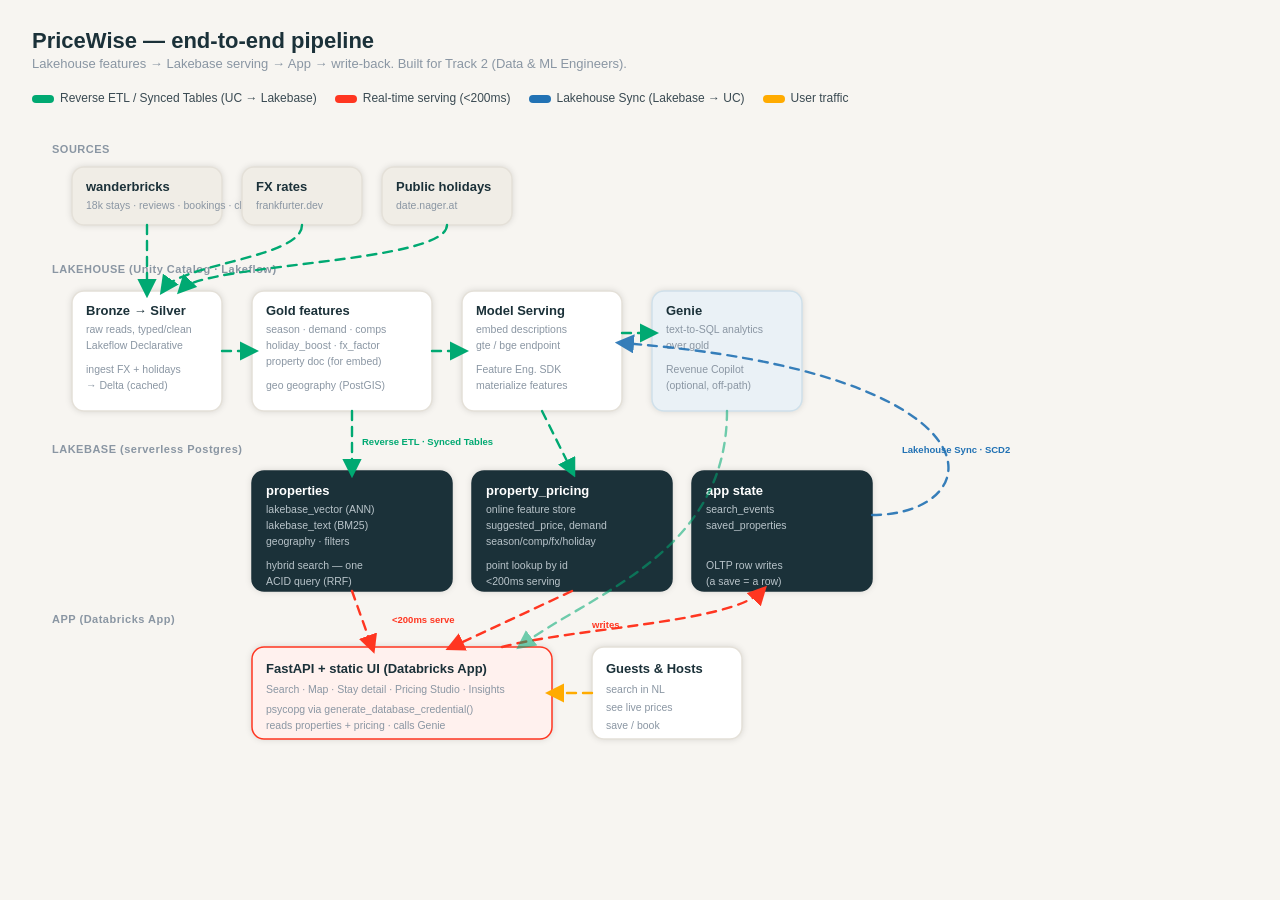
==== docs/architecture.html @ 4fb85416 "Initial commit: PriceWise scaffold, brief, build guide, architecture diagram, notebooks 01-02" ====
<!DOCTYPE html>
<html lang="en">
<head>
<meta charset="utf-8"/>
<meta name="viewport" content="width=device-width, initial-scale=1"/>
<title>PriceWise — Architecture</title>
<style>
  :root{
    --oat:#F7F5F1; --navy:#1B3139; --ink:#3A4A52; --muted:#8A96A3;
    --lava:#FF3621; --lava2:#FF5F46; --green:#00A972; --blue:#2272B4;
    --gold:#FFAB00; --line:#E4E0D8; --card:#FFFFFF;
  }
  *{box-sizing:border-box}
  body{margin:0;background:var(--oat);color:var(--navy);
    font-family:Inter,'Segoe UI',Helvetica,Arial,sans-serif;padding:28px 32px}
  h1{font-size:22px;margin:0 0 2px}
  .sub{color:var(--muted);font-size:13px;margin-bottom:20px}
  .legend{display:flex;gap:18px;flex-wrap:wrap;font-size:12px;color:var(--ink);margin-bottom:18px}
  .legend b{display:inline-block;width:22px;height:8px;border-radius:4px;margin-right:6px;vertical-align:middle}
  .wrap{position:relative;width:1180px;max-width:100%}
  svg{width:100%;height:auto;display:block}

  /* nodes */
  .node{fill:var(--card);stroke:var(--line);stroke-width:1.5;rx:12}
  .node.src{fill:#F0EDE6}
  .lake{fill:#EAF1F6;stroke:#cfe0ea}
  .lb{fill:#1B3139;stroke:#1B3139}
  .app{fill:#FFF1EE;stroke:#FF3621}
  .title{font-size:13px;font-weight:700;fill:var(--navy)}
  .title.on{fill:#fff}
  .desc{font-size:10.5px;fill:var(--muted)}
  .desc.on{fill:#B9C4CA}
  .band{font-size:11px;font-weight:700;letter-spacing:.5px;fill:var(--muted)}
  .pill{font-size:9.5px;font-weight:700}

  /* animated flow */
  .flow{fill:none;stroke-width:2.4;stroke-linecap:round}
  .f-etl{stroke:var(--green)}
  .f-serve{stroke:var(--lava)}
  .f-sync{stroke:var(--blue)}
  .f-user{stroke:var(--gold)}
  .dash{stroke-dasharray:9 7;animation:march 1.1s linear infinite}
  .f-serve.dash{animation-duration:.7s}
  .f-user.dash{animation-duration:.9s}
  @keyframes march{to{stroke-dashoffset:-32}}
  .glow{filter:drop-shadow(0 0 3px rgba(0,0,0,.12))}
  @media (prefers-reduced-motion: reduce){.dash{animation:none}}
</style>
</head>
<body>
  <h1>PriceWise — end-to-end pipeline</h1>
  <div class="sub">Lakehouse features &rarr; Lakebase serving &rarr; App &rarr; write-back. Built for Track 2 (Data &amp; ML Engineers).</div>
  <div class="legend">
    <span><b style="background:#00A972"></b>Reverse ETL / Synced Tables (UC &rarr; Lakebase)</span>
    <span><b style="background:#FF3621"></b>Real-time serving (&lt;200ms)</span>
    <span><b style="background:#2272B4"></b>Lakehouse Sync (Lakebase &rarr; UC)</span>
    <span><b style="background:#FFAB00"></b>User traffic</span>
  </div>

  <div class="wrap">
  <svg viewBox="0 0 1180 640" xmlns="http://www.w3.org/2000/svg">
    <!-- arrow marker -->
    <defs>
      <marker id="ah" markerWidth="8" markerHeight="8" refX="5" refY="4" orient="auto">
        <path d="M0,0 L8,4 L0,8 Z" fill="context-stroke"/>
      </marker>
      <marker id="ah-green" markerWidth="8" markerHeight="8" refX="5" refY="4" orient="auto"><path d="M0,0 L8,4 L0,8 Z" fill="#00A972"/></marker>
      <marker id="ah-lava" markerWidth="8" markerHeight="8" refX="5" refY="4" orient="auto"><path d="M0,0 L8,4 L0,8 Z" fill="#FF3621"/></marker>
      <marker id="ah-blue" markerWidth="8" markerHeight="8" refX="5" refY="4" orient="auto"><path d="M0,0 L8,4 L0,8 Z" fill="#2272B4"/></marker>
      <marker id="ah-gold" markerWidth="8" markerHeight="8" refX="5" refY="4" orient="auto"><path d="M0,0 L8,4 L0,8 Z" fill="#FFAB00"/></marker>
    </defs>

    <!-- band labels -->
    <text class="band" x="20" y="30">SOURCES</text>
    <text class="band" x="20" y="150">LAKEHOUSE  (Unity Catalog · Lakeflow)</text>
    <text class="band" x="20" y="330">LAKEBASE  (serverless Postgres)</text>
    <text class="band" x="20" y="500">APP  (Databricks App)</text>

    <!-- ===== SOURCES ===== -->
    <g class="glow">
      <rect class="node src" x="40"  y="44" width="150" height="58" rx="12"/>
      <text class="title" x="54" y="68">wanderbricks</text><text class="desc" x="54" y="86">18k stays · reviews · bookings · clicks</text>
      <rect class="node src" x="210" y="44" width="120" height="58" rx="12"/>
      <text class="title" x="224" y="68">FX rates</text><text class="desc" x="224" y="86">frankfurter.dev</text>
      <rect class="node src" x="350" y="44" width="130" height="58" rx="12"/>
      <text class="title" x="364" y="68">Public holidays</text><text class="desc" x="364" y="86">date.nager.at</text>
    </g>

    <!-- ===== LAKEHOUSE ===== -->
    <g class="glow">
      <rect class="node" x="40" y="168" width="150" height="120" rx="12"/>
      <text class="title" x="54" y="192">Bronze &rarr; Silver</text>
      <text class="desc" x="54" y="210">raw reads, typed/clean</text>
      <text class="desc" x="54" y="226">Lakeflow Declarative</text>
      <text class="desc" x="54" y="250">ingest FX + holidays</text>
      <text class="desc" x="54" y="266">&rarr; Delta (cached)</text>

      <rect class="node" x="220" y="168" width="180" height="120" rx="12"/>
      <text class="title" x="234" y="192">Gold features</text>
      <text class="desc" x="234" y="210">season · demand · comps</text>
      <text class="desc" x="234" y="226">holiday_boost · fx_factor</text>
      <text class="desc" x="234" y="242">property doc (for embed)</text>
      <text class="desc" x="234" y="266">geo geography (PostGIS)</text>

      <rect class="node" x="430" y="168" width="160" height="120" rx="12"/>
      <text class="title" x="444" y="192">Model Serving</text>
      <text class="desc" x="444" y="210">embed descriptions</text>
      <text class="desc" x="444" y="226">gte / bge endpoint</text>
      <text class="desc" x="444" y="250">Feature Eng. SDK</text>
      <text class="desc" x="444" y="266">materialize features</text>

      <rect class="node lake" x="620" y="168" width="150" height="120" rx="12"/>
      <text class="title" x="634" y="192">Genie</text>
      <text class="desc" x="634" y="210">text-to-SQL analytics</text>
      <text class="desc" x="634" y="226">over gold</text>
      <text class="desc" x="634" y="250">Revenue Copilot</text>
      <text class="desc" x="634" y="266">(optional, off-path)</text>
    </g>

    <!-- ===== LAKEBASE ===== -->
    <g class="glow">
      <rect class="node lb" x="220" y="348" width="200" height="120" rx="12"/>
      <text class="title on" x="234" y="372">properties</text>
      <text class="desc on" x="234" y="390">lakebase_vector (ANN)</text>
      <text class="desc on" x="234" y="406">lakebase_text (BM25)</text>
      <text class="desc on" x="234" y="422">geography · filters</text>
      <text class="desc on" x="234" y="446">hybrid search — one</text>
      <text class="desc on" x="234" y="462">ACID query (RRF)</text>

      <rect class="node lb" x="440" y="348" width="200" height="120" rx="12"/>
      <text class="title on" x="454" y="372">property_pricing</text>
      <text class="desc on" x="454" y="390">online feature store</text>
      <text class="desc on" x="454" y="406">suggested_price, demand</text>
      <text class="desc on" x="454" y="422">season/comp/fx/holiday</text>
      <text class="desc on" x="454" y="446">point lookup by id</text>
      <text class="desc on" x="454" y="462">&lt;200ms serving</text>

      <rect class="node lb" x="660" y="348" width="180" height="120" rx="12"/>
      <text class="title on" x="674" y="372">app state</text>
      <text class="desc on" x="674" y="390">search_events</text>
      <text class="desc on" x="674" y="406">saved_properties</text>
      <text class="desc on" x="674" y="446">OLTP row writes</text>
      <text class="desc on" x="674" y="462">(a save = a row)</text>
    </g>

    <!-- ===== APP ===== -->
    <g class="glow">
      <rect class="node app" x="220" y="524" width="300" height="92" rx="12"/>
      <text class="title" x="234" y="550">FastAPI + static UI (Databricks App)</text>
      <text class="desc" x="234" y="570">Search · Map · Stay detail · Pricing Studio · Insights</text>
      <text class="desc" x="234" y="590">psycopg via generate_database_credential()</text>
      <text class="desc" x="234" y="606">reads properties + pricing · calls Genie</text>

      <rect class="node" x="560" y="524" width="150" height="92" rx="12"/>
      <text class="title" x="574" y="550">Guests &amp; Hosts</text>
      <text class="desc" x="574" y="570">search in NL</text>
      <text class="desc" x="574" y="588">see live prices</text>
      <text class="desc" x="574" y="606">save / book</text>
    </g>

    <!-- ============ FLOWS ============ -->
    <!-- sources -> bronze -->
    <path class="flow f-etl dash" marker-end="url(#ah-green)" d="M115,102 L115,168"/>
    <path class="flow f-etl dash" marker-end="url(#ah-green)" d="M270,102 C270,135 150,140 132,166"/>
    <path class="flow f-etl dash" marker-end="url(#ah-green)" d="M415,102 C415,140 175,140 150,166"/>
    <!-- lakehouse chain -->
    <path class="flow f-etl dash" marker-end="url(#ah-green)" d="M190,228 L220,228"/>
    <path class="flow f-etl dash" marker-end="url(#ah-green)" d="M400,228 L430,228"/>
    <!-- gold -> genie -->
    <path class="flow f-etl dash" marker-end="url(#ah-green)" d="M590,210 L620,210"/>

    <!-- Reverse ETL: gold/model -> lakebase (properties + pricing) -->
    <path class="flow f-etl dash" marker-end="url(#ah-green)" d="M320,288 L320,348"/>
    <path class="flow f-etl dash" marker-end="url(#ah-green)" d="M510,288 L540,348"/>
    <text class="pill" x="330" y="322" fill="#00A972">Reverse ETL · Synced Tables</text>

    <!-- serving: lakebase -> app (fast) -->
    <path class="flow f-serve dash" marker-end="url(#ah-lava)" d="M320,468 L340,524"/>
    <path class="flow f-serve dash" marker-end="url(#ah-lava)" d="M540,468 L420,524"/>
    <text class="pill" x="360" y="500" fill="#FF3621">&lt;200ms serve</text>

    <!-- user traffic -->
    <path class="flow f-user dash" marker-end="url(#ah-gold)" d="M560,570 L520,570"/>
    <!-- app writes -> app state (lakebase) -->
    <path class="flow f-serve dash" marker-end="url(#ah-lava)" d="M470,524 C540,505 700,500 730,468"/>
    <text class="pill" x="560" y="505" fill="#FF3621">writes</text>

    <!-- Lakehouse Sync: app state -> back to lakehouse -->
    <path class="flow f-sync dash" marker-end="url(#ah-blue)" d="M840,392 C960,392 980,250 590,220" opacity="0.9"/>
    <text class="pill" x="870" y="330" fill="#2272B4">Lakehouse Sync · SCD2</text>

    <!-- genie -> app (analytics) -->
    <path class="flow f-etl dash" marker-end="url(#ah-green)" d="M695,288 C695,430 560,470 490,522" opacity=".55"/>
  </svg>
  </div>
</body>
</html>
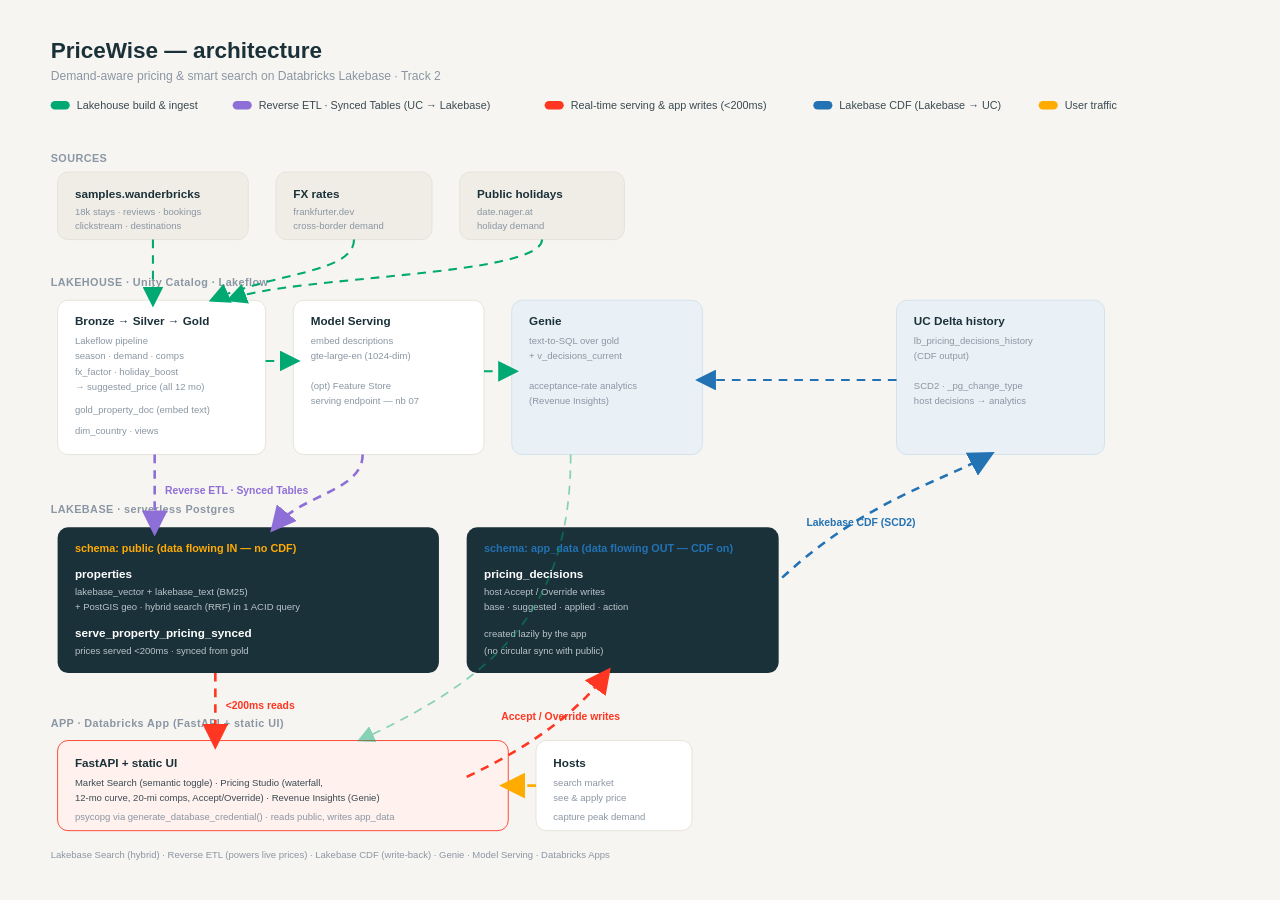
==== commit 59cf33a1: "Architecture diagram: distinct purple for Reverse ETL (fix overloaded green legend); larger canvas +" ====
--- a/docs/architecture.html
+++ b/docs/architecture.html
@@ -5,193 +5,165 @@
 <meta name="viewport" content="width=device-width, initial-scale=1"/>
 <title>PriceWise — Architecture</title>
 <style>
-  :root{
-    --oat:#F7F5F1; --navy:#1B3139; --ink:#3A4A52; --muted:#8A96A3;
-    --lava:#FF3621; --lava2:#FF5F46; --green:#00A972; --blue:#2272B4;
-    --gold:#FFAB00; --line:#E4E0D8; --card:#FFFFFF;
-  }
-  *{box-sizing:border-box}
-  body{margin:0;background:var(--oat);color:var(--navy);
-    font-family:Inter,'Segoe UI',Helvetica,Arial,sans-serif;padding:28px 32px}
-  h1{font-size:22px;margin:0 0 2px}
-  .sub{color:var(--muted);font-size:13px;margin-bottom:20px}
-  .legend{display:flex;gap:18px;flex-wrap:wrap;font-size:12px;color:var(--ink);margin-bottom:18px}
-  .legend b{display:inline-block;width:22px;height:8px;border-radius:4px;margin-right:6px;vertical-align:middle}
-  .wrap{position:relative;width:1180px;max-width:100%}
+  body{margin:0;background:#F7F5F1;font-family:'Segoe UI',Helvetica,Arial,sans-serif}
+  .wrap{max-width:1480px;margin:0 auto;padding:16px}
   svg{width:100%;height:auto;display:block}
-
-  /* nodes */
-  .node{fill:var(--card);stroke:var(--line);stroke-width:1.5;rx:12}
-  .node.src{fill:#F0EDE6}
-  .lake{fill:#EAF1F6;stroke:#cfe0ea}
-  .lb{fill:#1B3139;stroke:#1B3139}
-  .app{fill:#FFF1EE;stroke:#FF3621}
-  .title{font-size:13px;font-weight:700;fill:var(--navy)}
-  .title.on{fill:#fff}
-  .desc{font-size:10.5px;fill:var(--muted)}
-  .desc.on{fill:#B9C4CA}
-  .band{font-size:11px;font-weight:700;letter-spacing:.5px;fill:var(--muted)}
-  .pill{font-size:9.5px;font-weight:700}
-
-  /* animated flow */
-  .flow{fill:none;stroke-width:2.4;stroke-linecap:round}
-  .f-etl{stroke:var(--green)}
-  .f-serve{stroke:var(--lava)}
-  .f-sync{stroke:var(--blue)}
-  .f-user{stroke:var(--gold)}
-  .dash{stroke-dasharray:9 7;animation:march 1.1s linear infinite}
-  .f-serve.dash{animation-duration:.7s}
-  .f-user.dash{animation-duration:.9s}
-  @keyframes march{to{stroke-dashoffset:-32}}
-  .glow{filter:drop-shadow(0 0 3px rgba(0,0,0,.12))}
-  @media (prefers-reduced-motion: reduce){.dash{animation:none}}
+  /* Animated "streaming" flow lines (marching ants). The static .svg stays un-animated for GitHub. */
+  .flow{stroke-dasharray:10 8;animation:march 1s linear infinite}
+  .flow.fast{animation-duration:.6s}
+  .flow.faint{opacity:.45}
+  @keyframes march{to{stroke-dashoffset:-36}}
+  @media (prefers-reduced-motion: reduce){.flow{animation:none}}
 </style>
 </head>
 <body>
-  <h1>PriceWise — end-to-end pipeline</h1>
-  <div class="sub">Lakehouse features &rarr; Lakebase serving &rarr; App &rarr; write-back. Built for Track 2 (Data &amp; ML Engineers).</div>
-  <div class="legend">
-    <span><b style="background:#00A972"></b>Reverse ETL / Synced Tables (UC &rarr; Lakebase)</span>
-    <span><b style="background:#FF3621"></b>Real-time serving (&lt;200ms)</span>
-    <span><b style="background:#2272B4"></b>Lakehouse Sync (Lakebase &rarr; UC)</span>
-    <span><b style="background:#FFAB00"></b>User traffic</span>
-  </div>
+<div class="wrap">
+<svg viewBox="0 0 1440 980" xmlns="http://www.w3.org/2000/svg" font-family="Segoe UI, Helvetica, Arial, sans-serif">
+  <defs>
+    <marker id="ag" markerWidth="10" markerHeight="10" refX="6.5" refY="5" orient="auto"><path d="M0,0 L10,5 L0,10 Z" fill="#00A972"/></marker>
+    <marker id="al" markerWidth="10" markerHeight="10" refX="6.5" refY="5" orient="auto"><path d="M0,0 L10,5 L0,10 Z" fill="#FF3621"/></marker>
+    <marker id="ab" markerWidth="10" markerHeight="10" refX="6.5" refY="5" orient="auto"><path d="M0,0 L10,5 L0,10 Z" fill="#2272B4"/></marker>
+    <marker id="ao" markerWidth="10" markerHeight="10" refX="6.5" refY="5" orient="auto"><path d="M0,0 L10,5 L0,10 Z" fill="#FFAB00"/></marker>
+    <marker id="ap" markerWidth="10" markerHeight="10" refX="6.5" refY="5" orient="auto"><path d="M0,0 L10,5 L0,10 Z" fill="#8E6FD8"/></marker>
+  </defs>
 
-  <div class="wrap">
-  <svg viewBox="0 0 1180 640" xmlns="http://www.w3.org/2000/svg">
-    <!-- arrow marker -->
-    <defs>
-      <marker id="ah" markerWidth="8" markerHeight="8" refX="5" refY="4" orient="auto">
-        <path d="M0,0 L8,4 L0,8 Z" fill="context-stroke"/>
-      </marker>
-      <marker id="ah-green" markerWidth="8" markerHeight="8" refX="5" refY="4" orient="auto"><path d="M0,0 L8,4 L0,8 Z" fill="#00A972"/></marker>
-      <marker id="ah-lava" markerWidth="8" markerHeight="8" refX="5" refY="4" orient="auto"><path d="M0,0 L8,4 L0,8 Z" fill="#FF3621"/></marker>
-      <marker id="ah-blue" markerWidth="8" markerHeight="8" refX="5" refY="4" orient="auto"><path d="M0,0 L8,4 L0,8 Z" fill="#2272B4"/></marker>
-      <marker id="ah-gold" markerWidth="8" markerHeight="8" refX="5" refY="4" orient="auto"><path d="M0,0 L8,4 L0,8 Z" fill="#FFAB00"/></marker>
-    </defs>
+  <rect width="1440" height="980" fill="#F7F5F1"/>
+  <text x="40" y="48" font-size="26" font-weight="700" fill="#1B3139">PriceWise — architecture</text>
+  <text x="40" y="74" font-size="14" fill="#8A96A3">Demand-aware pricing &amp; smart search on Databricks Lakebase · Track 2</text>
 
-    <!-- band labels -->
-    <text class="band" x="20" y="30">SOURCES</text>
-    <text class="band" x="20" y="150">LAKEHOUSE  (Unity Catalog · Lakeflow)</text>
-    <text class="band" x="20" y="330">LAKEBASE  (serverless Postgres)</text>
-    <text class="band" x="20" y="500">APP  (Databricks App)</text>
+  <g font-size="12.5" fill="#3A4A52">
+    <rect x="40"   y="98" width="22" height="10" rx="5" fill="#00A972"/><text x="70"   y="107">Lakehouse build &amp; ingest</text>
+    <rect x="250"  y="98" width="22" height="10" rx="5" fill="#8E6FD8"/><text x="280"  y="107">Reverse ETL · Synced Tables (UC → Lakebase)</text>
+    <rect x="610"  y="98" width="22" height="10" rx="5" fill="#FF3621"/><text x="640"  y="107">Real-time serving &amp; app writes (&lt;200ms)</text>
+    <rect x="920"  y="98" width="22" height="10" rx="5" fill="#2272B4"/><text x="950"  y="107">Lakebase CDF (Lakebase → UC)</text>
+    <rect x="1180" y="98" width="22" height="10" rx="5" fill="#FFAB00"/><text x="1210" y="107">User traffic</text>
+  </g>
 
-    <!-- ===== SOURCES ===== -->
-    <g class="glow">
-      <rect class="node src" x="40"  y="44" width="150" height="58" rx="12"/>
-      <text class="title" x="54" y="68">wanderbricks</text><text class="desc" x="54" y="86">18k stays · reviews · bookings · clicks</text>
-      <rect class="node src" x="210" y="44" width="120" height="58" rx="12"/>
-      <text class="title" x="224" y="68">FX rates</text><text class="desc" x="224" y="86">frankfurter.dev</text>
-      <rect class="node src" x="350" y="44" width="130" height="58" rx="12"/>
-      <text class="title" x="364" y="68">Public holidays</text><text class="desc" x="364" y="86">date.nager.at</text>
-    </g>
+  <text x="40" y="168" font-size="12.5" font-weight="700" fill="#8A96A3" letter-spacing="0.5">SOURCES</text>
+  <text x="40" y="312" font-size="12.5" font-weight="700" fill="#8A96A3" letter-spacing="0.5">LAKEHOUSE · Unity Catalog · Lakeflow</text>
+  <text x="40" y="574" font-size="12.5" font-weight="700" fill="#8A96A3" letter-spacing="0.5">LAKEBASE · serverless Postgres</text>
+  <text x="40" y="820" font-size="12.5" font-weight="700" fill="#8A96A3" letter-spacing="0.5">APP · Databricks App (FastAPI + static UI)</text>
 
-    <!-- ===== LAKEHOUSE ===== -->
-    <g class="glow">
-      <rect class="node" x="40" y="168" width="150" height="120" rx="12"/>
-      <text class="title" x="54" y="192">Bronze &rarr; Silver</text>
-      <text class="desc" x="54" y="210">raw reads, typed/clean</text>
-      <text class="desc" x="54" y="226">Lakeflow Declarative</text>
-      <text class="desc" x="54" y="250">ingest FX + holidays</text>
-      <text class="desc" x="54" y="266">&rarr; Delta (cached)</text>
+  <!-- SOURCES -->
+  <g>
+    <rect x="48" y="180" width="220" height="78" rx="12" fill="#F0EDE6" stroke="#E4E0D8"/>
+    <text x="68" y="210" font-size="13.5" font-weight="700" fill="#1B3139">samples.wanderbricks</text>
+    <text x="68" y="230" font-size="11" fill="#8A96A3">18k stays · reviews · bookings</text>
+    <text x="68" y="246" font-size="11" fill="#8A96A3">clickstream · destinations</text>
 
-      <rect class="node" x="220" y="168" width="180" height="120" rx="12"/>
-      <text class="title" x="234" y="192">Gold features</text>
-      <text class="desc" x="234" y="210">season · demand · comps</text>
-      <text class="desc" x="234" y="226">holiday_boost · fx_factor</text>
-      <text class="desc" x="234" y="242">property doc (for embed)</text>
-      <text class="desc" x="234" y="266">geo geography (PostGIS)</text>
+    <rect x="300" y="180" width="180" height="78" rx="12" fill="#F0EDE6" stroke="#E4E0D8"/>
+    <text x="320" y="210" font-size="13.5" font-weight="700" fill="#1B3139">FX rates</text>
+    <text x="320" y="230" font-size="11" fill="#8A96A3">frankfurter.dev</text>
+    <text x="320" y="246" font-size="11" fill="#8A96A3">cross-border demand</text>
 
-      <rect class="node" x="430" y="168" width="160" height="120" rx="12"/>
-      <text class="title" x="444" y="192">Model Serving</text>
-      <text class="desc" x="444" y="210">embed descriptions</text>
-      <text class="desc" x="444" y="226">gte / bge endpoint</text>
-      <text class="desc" x="444" y="250">Feature Eng. SDK</text>
-      <text class="desc" x="444" y="266">materialize features</text>
+    <rect x="512" y="180" width="190" height="78" rx="12" fill="#F0EDE6" stroke="#E4E0D8"/>
+    <text x="532" y="210" font-size="13.5" font-weight="700" fill="#1B3139">Public holidays</text>
+    <text x="532" y="230" font-size="11" fill="#8A96A3">date.nager.at</text>
+    <text x="532" y="246" font-size="11" fill="#8A96A3">holiday demand</text>
+  </g>
 
-      <rect class="node lake" x="620" y="168" width="150" height="120" rx="12"/>
-      <text class="title" x="634" y="192">Genie</text>
-      <text class="desc" x="634" y="210">text-to-SQL analytics</text>
-      <text class="desc" x="634" y="226">over gold</text>
-      <text class="desc" x="634" y="250">Revenue Copilot</text>
-      <text class="desc" x="634" y="266">(optional, off-path)</text>
-    </g>
+  <!-- LAKEHOUSE -->
+  <g>
+    <rect x="48" y="328" width="240" height="178" rx="12" fill="#FFF" stroke="#E4E0D8"/>
+    <text x="68" y="356" font-size="13.5" font-weight="700" fill="#1B3139">Bronze → Silver → Gold</text>
+    <text x="68" y="378" font-size="11" fill="#8A96A3">Lakeflow pipeline</text>
+    <text x="68" y="396" font-size="11" fill="#8A96A3">season · demand · comps</text>
+    <text x="68" y="414" font-size="11" fill="#8A96A3">fx_factor · holiday_boost</text>
+    <text x="68" y="432" font-size="11" fill="#8A96A3">→ suggested_price (all 12 mo)</text>
+    <text x="68" y="458" font-size="11" fill="#8A96A3">gold_property_doc (embed text)</text>
+    <text x="68" y="482" font-size="11" fill="#8A96A3">dim_country · views</text>
 
-    <!-- ===== LAKEBASE ===== -->
-    <g class="glow">
-      <rect class="node lb" x="220" y="348" width="200" height="120" rx="12"/>
-      <text class="title on" x="234" y="372">properties</text>
-      <text class="desc on" x="234" y="390">lakebase_vector (ANN)</text>
-      <text class="desc on" x="234" y="406">lakebase_text (BM25)</text>
-      <text class="desc on" x="234" y="422">geography · filters</text>
-      <text class="desc on" x="234" y="446">hybrid search — one</text>
-      <text class="desc on" x="234" y="462">ACID query (RRF)</text>
+    <rect x="320" y="328" width="220" height="178" rx="12" fill="#FFF" stroke="#E4E0D8"/>
+    <text x="340" y="356" font-size="13.5" font-weight="700" fill="#1B3139">Model Serving</text>
+    <text x="340" y="378" font-size="11" fill="#8A96A3">embed descriptions</text>
+    <text x="340" y="396" font-size="11" fill="#8A96A3">gte-large-en (1024-dim)</text>
+    <text x="340" y="430" font-size="11" fill="#8A96A3">(opt) Feature Store</text>
+    <text x="340" y="448" font-size="11" fill="#8A96A3">serving endpoint — nb 07</text>
 
-      <rect class="node lb" x="440" y="348" width="200" height="120" rx="12"/>
-      <text class="title on" x="454" y="372">property_pricing</text>
-      <text class="desc on" x="454" y="390">online feature store</text>
-      <text class="desc on" x="454" y="406">suggested_price, demand</text>
-      <text class="desc on" x="454" y="422">season/comp/fx/holiday</text>
-      <text class="desc on" x="454" y="446">point lookup by id</text>
-      <text class="desc on" x="454" y="462">&lt;200ms serving</text>
+    <rect x="572" y="328" width="220" height="178" rx="12" fill="#EAF1F6" stroke="#cfe0ea"/>
+    <text x="592" y="356" font-size="13.5" font-weight="700" fill="#1B3139">Genie</text>
+    <text x="592" y="378" font-size="11" fill="#8A96A3">text-to-SQL over gold</text>
+    <text x="592" y="396" font-size="11" fill="#8A96A3">+ v_decisions_current</text>
+    <text x="592" y="430" font-size="11" fill="#8A96A3">acceptance-rate analytics</text>
+    <text x="592" y="448" font-size="11" fill="#8A96A3">(Revenue Insights)</text>
 
-      <rect class="node lb" x="660" y="348" width="180" height="120" rx="12"/>
-      <text class="title on" x="674" y="372">app state</text>
-      <text class="desc on" x="674" y="390">search_events</text>
-      <text class="desc on" x="674" y="406">saved_properties</text>
-      <text class="desc on" x="674" y="446">OLTP row writes</text>
-      <text class="desc on" x="674" y="462">(a save = a row)</text>
-    </g>
+    <rect x="1016" y="328" width="240" height="178" rx="12" fill="#EAF1F6" stroke="#cfe0ea"/>
+    <text x="1036" y="356" font-size="13.5" font-weight="700" fill="#1B3139">UC Delta history</text>
+    <text x="1036" y="378" font-size="11" fill="#8A96A3">lb_pricing_decisions_history</text>
+    <text x="1036" y="396" font-size="11" fill="#8A96A3">(CDF output)</text>
+    <text x="1036" y="430" font-size="11" fill="#8A96A3">SCD2 · _pg_change_type</text>
+    <text x="1036" y="448" font-size="11" fill="#8A96A3">host decisions → analytics</text>
+  </g>
 
-    <!-- ===== APP ===== -->
-    <g class="glow">
-      <rect class="node app" x="220" y="524" width="300" height="92" rx="12"/>
-      <text class="title" x="234" y="550">FastAPI + static UI (Databricks App)</text>
-      <text class="desc" x="234" y="570">Search · Map · Stay detail · Pricing Studio · Insights</text>
-      <text class="desc" x="234" y="590">psycopg via generate_database_credential()</text>
-      <text class="desc" x="234" y="606">reads properties + pricing · calls Genie</text>
+  <!-- LAKEBASE -->
+  <g>
+    <rect x="48" y="590" width="440" height="168" rx="12" fill="#1B3139"/>
+    <text x="68" y="618" font-size="12.5" font-weight="700" fill="#FFAB00">schema: public  (data flowing IN — no CDF)</text>
+    <text x="68" y="648" font-size="13.5" font-weight="700" fill="#fff">properties</text>
+    <text x="68" y="668" font-size="11" fill="#B9C4CA">lakebase_vector + lakebase_text (BM25)</text>
+    <text x="68" y="685" font-size="11" fill="#B9C4CA">+ PostGIS geo · hybrid search (RRF) in 1 ACID query</text>
+    <text x="68" y="716" font-size="13.5" font-weight="700" fill="#fff">serve_property_pricing_synced</text>
+    <text x="68" y="736" font-size="11" fill="#B9C4CA">prices served &lt;200ms · synced from gold</text>
 
-      <rect class="node" x="560" y="524" width="150" height="92" rx="12"/>
-      <text class="title" x="574" y="550">Guests &amp; Hosts</text>
-      <text class="desc" x="574" y="570">search in NL</text>
-      <text class="desc" x="574" y="588">see live prices</text>
-      <text class="desc" x="574" y="606">save / book</text>
-    </g>
+    <rect x="520" y="590" width="360" height="168" rx="12" fill="#1B3139"/>
+    <text x="540" y="618" font-size="12.5" font-weight="700" fill="#2272B4">schema: app_data  (data flowing OUT — CDF on)</text>
+    <text x="540" y="648" font-size="13.5" font-weight="700" fill="#fff">pricing_decisions</text>
+    <text x="540" y="668" font-size="11" fill="#B9C4CA">host Accept / Override writes</text>
+    <text x="540" y="685" font-size="11" fill="#B9C4CA">base · suggested · applied · action</text>
+    <text x="540" y="716" font-size="11" fill="#B9C4CA">created lazily by the app</text>
+    <text x="540" y="736" font-size="11" fill="#B9C4CA">(no circular sync with public)</text>
+  </g>
 
-    <!-- ============ FLOWS ============ -->
-    <!-- sources -> bronze -->
-    <path class="flow f-etl dash" marker-end="url(#ah-green)" d="M115,102 L115,168"/>
-    <path class="flow f-etl dash" marker-end="url(#ah-green)" d="M270,102 C270,135 150,140 132,166"/>
-    <path class="flow f-etl dash" marker-end="url(#ah-green)" d="M415,102 C415,140 175,140 150,166"/>
-    <!-- lakehouse chain -->
-    <path class="flow f-etl dash" marker-end="url(#ah-green)" d="M190,228 L220,228"/>
-    <path class="flow f-etl dash" marker-end="url(#ah-green)" d="M400,228 L430,228"/>
-    <!-- gold -> genie -->
-    <path class="flow f-etl dash" marker-end="url(#ah-green)" d="M590,210 L620,210"/>
+  <!-- APP -->
+  <g>
+    <rect x="48" y="836" width="520" height="104" rx="12" fill="#FFF1EE" stroke="#FF3621"/>
+    <text x="68" y="866" font-size="13.5" font-weight="700" fill="#1B3139">FastAPI + static UI</text>
+    <text x="68" y="888" font-size="11" fill="#3A4A52">Market Search (semantic toggle) · Pricing Studio (waterfall,</text>
+    <text x="68" y="906" font-size="11" fill="#3A4A52">12-mo curve, 20-mi comps, Accept/Override) · Revenue Insights (Genie)</text>
+    <text x="68" y="928" font-size="11" fill="#8A96A3">psycopg via generate_database_credential() · reads public, writes app_data</text>
 
-    <!-- Reverse ETL: gold/model -> lakebase (properties + pricing) -->
-    <path class="flow f-etl dash" marker-end="url(#ah-green)" d="M320,288 L320,348"/>
-    <path class="flow f-etl dash" marker-end="url(#ah-green)" d="M510,288 L540,348"/>
-    <text class="pill" x="330" y="322" fill="#00A972">Reverse ETL · Synced Tables</text>
+    <rect x="600" y="836" width="180" height="104" rx="12" fill="#FFF" stroke="#E4E0D8"/>
+    <text x="620" y="866" font-size="13.5" font-weight="700" fill="#1B3139">Hosts</text>
+    <text x="620" y="888" font-size="11" fill="#8A96A3">search market</text>
+    <text x="620" y="906" font-size="11" fill="#8A96A3">see &amp; apply price</text>
+    <text x="620" y="928" font-size="11" fill="#8A96A3">capture peak demand</text>
+  </g>
 
-    <!-- serving: lakebase -> app (fast) -->
-    <path class="flow f-serve dash" marker-end="url(#ah-lava)" d="M320,468 L340,524"/>
-    <path class="flow f-serve dash" marker-end="url(#ah-lava)" d="M540,468 L420,524"/>
-    <text class="pill" x="360" y="500" fill="#FF3621">&lt;200ms serve</text>
+  <!-- FLOWS (animated) -->
+  <!-- GREEN · sources -> gold -->
+  <path class="flow" d="M158,258 L158,328" fill="none" stroke="#00A972" stroke-width="2.4" marker-end="url(#ag)"/>
+  <path class="flow" d="M390,258 C390,296 300,296 230,326" fill="none" stroke="#00A972" stroke-width="2.4" marker-end="url(#ag)"/>
+  <path class="flow" d="M607,258 C607,300 320,300 250,326" fill="none" stroke="#00A972" stroke-width="2.4" marker-end="url(#ag)"/>
+  <!-- GREEN · gold -> serving, gold -> genie -->
+  <path class="flow" d="M288,398 L320,398" fill="none" stroke="#00A972" stroke-width="2.4" marker-end="url(#ag)"/>
+  <path class="flow" d="M540,410 L572,410" fill="none" stroke="#00A972" stroke-width="2.4" marker-end="url(#ag)"/>
 
-    <!-- user traffic -->
-    <path class="flow f-user dash" marker-end="url(#ah-gold)" d="M560,570 L520,570"/>
-    <!-- app writes -> app state (lakebase) -->
-    <path class="flow f-serve dash" marker-end="url(#ah-lava)" d="M470,524 C540,505 700,500 730,468"/>
-    <text class="pill" x="560" y="505" fill="#FF3621">writes</text>
+  <!-- PURPLE · Reverse ETL -->
+  <path class="flow" d="M160,506 L160,590" fill="none" stroke="#8E6FD8" stroke-width="3" marker-end="url(#ap)"/>
+  <path class="flow" d="M400,506 C400,548 330,552 300,588" fill="none" stroke="#8E6FD8" stroke-width="3" marker-end="url(#ap)"/>
+  <text x="172" y="552" font-size="12" font-weight="700" fill="#8E6FD8">Reverse ETL · Synced Tables</text>
 
-    <!-- Lakehouse Sync: app state -> back to lakehouse -->
-    <path class="flow f-sync dash" marker-end="url(#ah-blue)" d="M840,392 C960,392 980,250 590,220" opacity="0.9"/>
-    <text class="pill" x="870" y="330" fill="#2272B4">Lakehouse Sync · SCD2</text>
+  <!-- RED · public -> app (fast reads) -->
+  <path class="flow fast" d="M230,758 L230,836" fill="none" stroke="#FF3621" stroke-width="3" marker-end="url(#al)"/>
+  <text x="242" y="800" font-size="12" font-weight="700" fill="#FF3621">&lt;200ms reads</text>
+  <!-- RED · app -> app_data writes -->
+  <path class="flow fast" d="M520,878 C600,840 650,800 680,760" fill="none" stroke="#FF3621" stroke-width="3" marker-end="url(#al)"/>
+  <text x="560" y="812" font-size="12" font-weight="700" fill="#FF3621">Accept / Override writes</text>
 
-    <!-- genie -> app (analytics) -->
-    <path class="flow f-etl dash" marker-end="url(#ah-green)" d="M695,288 C695,430 560,470 490,522" opacity=".55"/>
-  </svg>
-  </div>
+  <!-- BLUE · CDF app_data -> UC history -->
+  <path class="flow" d="M884,648 C980,560 1060,540 1120,508" fill="none" stroke="#2272B4" stroke-width="3" marker-end="url(#ab)"/>
+  <text x="912" y="588" font-size="12" font-weight="700" fill="#2272B4">Lakebase CDF (SCD2)</text>
+  <!-- BLUE · UC history -> Genie -->
+  <path class="flow" d="M1016,420 L792,420" fill="none" stroke="#2272B4" stroke-width="2.4" marker-end="url(#ab)"/>
+
+  <!-- GREEN faint · Genie -> app -->
+  <path class="flow faint" d="M640,506 C640,680 560,760 400,834" fill="none" stroke="#00A972" stroke-width="2" marker-end="url(#ag)"/>
+
+  <!-- AMBER · hosts -> app -->
+  <path class="flow fast" d="M600,888 L568,888" fill="none" stroke="#FFAB00" stroke-width="3" marker-end="url(#ao)"/>
+
+  <text x="40" y="972" font-size="11" fill="#8A96A3">Lakebase Search (hybrid) · Reverse ETL (powers live prices) · Lakebase CDF (write-back) · Genie · Model Serving · Databricks Apps</text>
+</svg>
+</div>
 </body>
 </html>
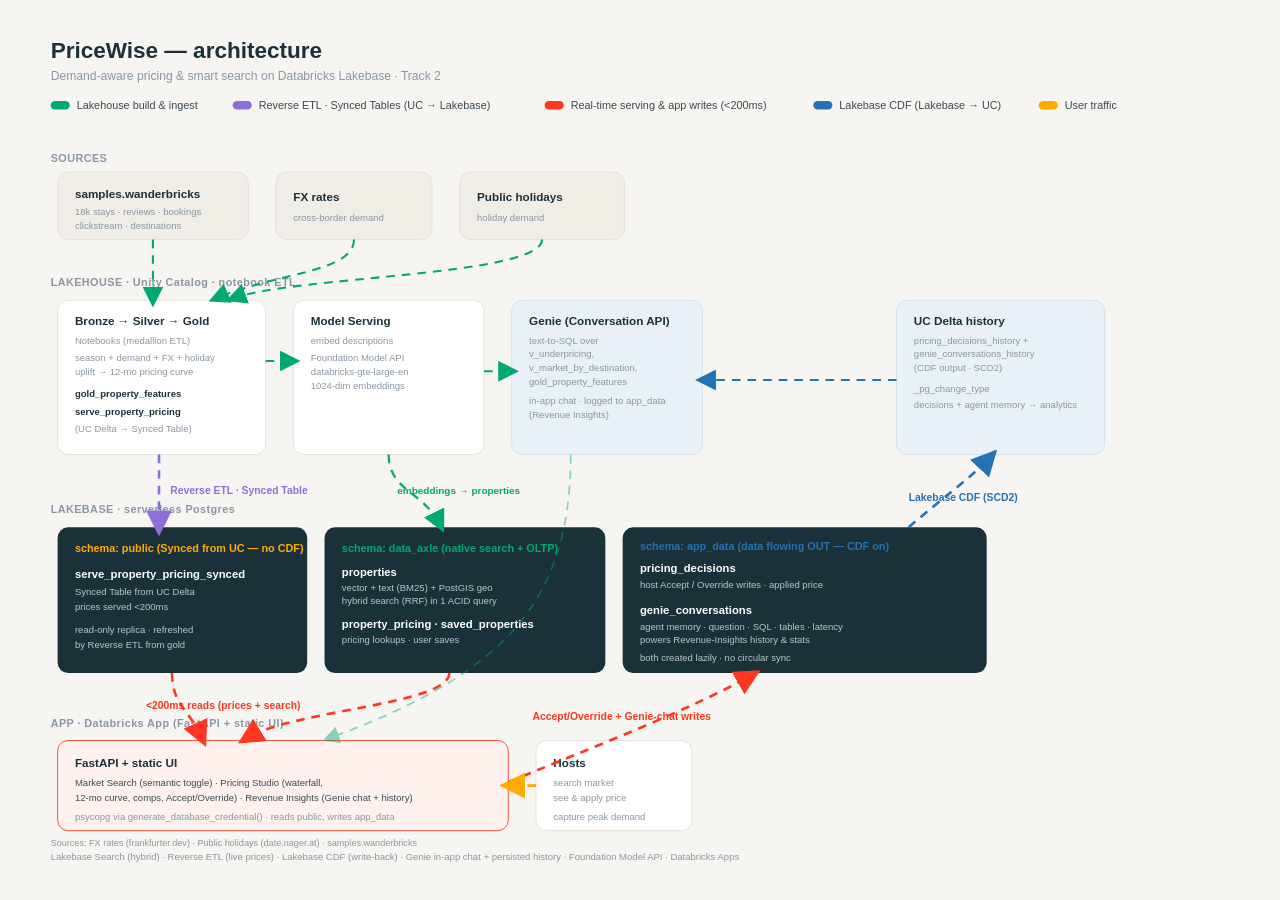
==== commit e2d12e03: "Architecture diagram accuracy fixes: notebook ETL (not Lakeflow); add data_axle schema box (properti" ====
--- a/docs/architecture.html
+++ b/docs/architecture.html
@@ -40,7 +40,7 @@
   </g>
 
   <text x="40" y="168" font-size="12.5" font-weight="700" fill="#8A96A3" letter-spacing="0.5">SOURCES</text>
-  <text x="40" y="312" font-size="12.5" font-weight="700" fill="#8A96A3" letter-spacing="0.5">LAKEHOUSE · Unity Catalog · Lakeflow</text>
+  <text x="40" y="312" font-size="12.5" font-weight="700" fill="#8A96A3" letter-spacing="0.5">LAKEHOUSE · Unity Catalog · notebook ETL</text>
   <text x="40" y="574" font-size="12.5" font-weight="700" fill="#8A96A3" letter-spacing="0.5">LAKEBASE · serverless Postgres</text>
   <text x="40" y="820" font-size="12.5" font-weight="700" fill="#8A96A3" letter-spacing="0.5">APP · Databricks App (FastAPI + static UI)</text>
 
@@ -52,66 +52,79 @@
     <text x="68" y="246" font-size="11" fill="#8A96A3">clickstream · destinations</text>
 
     <rect x="300" y="180" width="180" height="78" rx="12" fill="#F0EDE6" stroke="#E4E0D8"/>
-    <text x="320" y="210" font-size="13.5" font-weight="700" fill="#1B3139">FX rates</text>
-    <text x="320" y="230" font-size="11" fill="#8A96A3">frankfurter.dev</text>
-    <text x="320" y="246" font-size="11" fill="#8A96A3">cross-border demand</text>
+    <text x="320" y="214" font-size="13.5" font-weight="700" fill="#1B3139">FX rates</text>
+    <text x="320" y="236" font-size="11" fill="#8A96A3">cross-border demand</text>
 
     <rect x="512" y="180" width="190" height="78" rx="12" fill="#F0EDE6" stroke="#E4E0D8"/>
-    <text x="532" y="210" font-size="13.5" font-weight="700" fill="#1B3139">Public holidays</text>
-    <text x="532" y="230" font-size="11" fill="#8A96A3">date.nager.at</text>
-    <text x="532" y="246" font-size="11" fill="#8A96A3">holiday demand</text>
+    <text x="532" y="214" font-size="13.5" font-weight="700" fill="#1B3139">Public holidays</text>
+    <text x="532" y="236" font-size="11" fill="#8A96A3">holiday demand</text>
   </g>
 
   <!-- LAKEHOUSE -->
   <g>
     <rect x="48" y="328" width="240" height="178" rx="12" fill="#FFF" stroke="#E4E0D8"/>
     <text x="68" y="356" font-size="13.5" font-weight="700" fill="#1B3139">Bronze → Silver → Gold</text>
-    <text x="68" y="378" font-size="11" fill="#8A96A3">Lakeflow pipeline</text>
-    <text x="68" y="396" font-size="11" fill="#8A96A3">season · demand · comps</text>
-    <text x="68" y="414" font-size="11" fill="#8A96A3">fx_factor · holiday_boost</text>
-    <text x="68" y="432" font-size="11" fill="#8A96A3">→ suggested_price (all 12 mo)</text>
-    <text x="68" y="458" font-size="11" fill="#8A96A3">gold_property_doc (embed text)</text>
-    <text x="68" y="482" font-size="11" fill="#8A96A3">dim_country · views</text>
+    <text x="68" y="378" font-size="11" fill="#8A96A3">Notebooks (medallion ETL)</text>
+    <text x="68" y="398" font-size="11" fill="#8A96A3">season + demand + FX + holiday</text>
+    <text x="68" y="414" font-size="11" fill="#8A96A3">uplift → 12-mo pricing curve</text>
+    <text x="68" y="440" font-size="11" fill="#1B3139" font-weight="700">gold_property_features</text>
+    <text x="68" y="460" font-size="11" fill="#1B3139" font-weight="700">serve_property_pricing</text>
+    <text x="68" y="480" font-size="11" fill="#8A96A3">(UC Delta → Synced Table)</text>
 
     <rect x="320" y="328" width="220" height="178" rx="12" fill="#FFF" stroke="#E4E0D8"/>
     <text x="340" y="356" font-size="13.5" font-weight="700" fill="#1B3139">Model Serving</text>
     <text x="340" y="378" font-size="11" fill="#8A96A3">embed descriptions</text>
-    <text x="340" y="396" font-size="11" fill="#8A96A3">gte-large-en (1024-dim)</text>
-    <text x="340" y="430" font-size="11" fill="#8A96A3">(opt) Feature Store</text>
-    <text x="340" y="448" font-size="11" fill="#8A96A3">serving endpoint — nb 07</text>
+    <text x="340" y="398" font-size="11" fill="#8A96A3">Foundation Model API</text>
+    <text x="340" y="414" font-size="11" fill="#8A96A3">databricks-gte-large-en</text>
+    <text x="340" y="430" font-size="11" fill="#8A96A3">1024-dim embeddings</text>
 
     <rect x="572" y="328" width="220" height="178" rx="12" fill="#EAF1F6" stroke="#cfe0ea"/>
-    <text x="592" y="356" font-size="13.5" font-weight="700" fill="#1B3139">Genie</text>
-    <text x="592" y="378" font-size="11" fill="#8A96A3">text-to-SQL over gold</text>
-    <text x="592" y="396" font-size="11" fill="#8A96A3">+ v_decisions_current</text>
-    <text x="592" y="430" font-size="11" fill="#8A96A3">acceptance-rate analytics</text>
-    <text x="592" y="448" font-size="11" fill="#8A96A3">(Revenue Insights)</text>
+    <text x="592" y="356" font-size="13.5" font-weight="700" fill="#1B3139">Genie (Conversation API)</text>
+    <text x="592" y="378" font-size="11" fill="#8A96A3">text-to-SQL over</text>
+    <text x="592" y="394" font-size="11" fill="#8A96A3">v_underpricing,</text>
+    <text x="592" y="410" font-size="11" fill="#8A96A3">v_market_by_destination,</text>
+    <text x="592" y="426" font-size="11" fill="#8A96A3">gold_property_features</text>
+    <text x="592" y="448" font-size="11" fill="#8A96A3">in-app chat · logged to app_data</text>
+    <text x="592" y="464" font-size="11" fill="#8A96A3">(Revenue Insights)</text>
 
     <rect x="1016" y="328" width="240" height="178" rx="12" fill="#EAF1F6" stroke="#cfe0ea"/>
     <text x="1036" y="356" font-size="13.5" font-weight="700" fill="#1B3139">UC Delta history</text>
-    <text x="1036" y="378" font-size="11" fill="#8A96A3">lb_pricing_decisions_history</text>
-    <text x="1036" y="396" font-size="11" fill="#8A96A3">(CDF output)</text>
-    <text x="1036" y="430" font-size="11" fill="#8A96A3">SCD2 · _pg_change_type</text>
-    <text x="1036" y="448" font-size="11" fill="#8A96A3">host decisions → analytics</text>
+    <text x="1036" y="378" font-size="11" fill="#8A96A3">pricing_decisions_history +</text>
+    <text x="1036" y="394" font-size="11" fill="#8A96A3">genie_conversations_history</text>
+    <text x="1036" y="410" font-size="11" fill="#8A96A3">(CDF output · SCD2)</text>
+    <text x="1036" y="434" font-size="11" fill="#8A96A3">_pg_change_type</text>
+    <text x="1036" y="452" font-size="11" fill="#8A96A3">decisions + agent memory → analytics</text>
   </g>
 
   <!-- LAKEBASE -->
   <g>
-    <rect x="48" y="590" width="440" height="168" rx="12" fill="#1B3139"/>
-    <text x="68" y="618" font-size="12.5" font-weight="700" fill="#FFAB00">schema: public  (data flowing IN — no CDF)</text>
-    <text x="68" y="648" font-size="13.5" font-weight="700" fill="#fff">properties</text>
-    <text x="68" y="668" font-size="11" fill="#B9C4CA">lakebase_vector + lakebase_text (BM25)</text>
-    <text x="68" y="685" font-size="11" fill="#B9C4CA">+ PostGIS geo · hybrid search (RRF) in 1 ACID query</text>
-    <text x="68" y="716" font-size="13.5" font-weight="700" fill="#fff">serve_property_pricing_synced</text>
-    <text x="68" y="736" font-size="11" fill="#B9C4CA">prices served &lt;200ms · synced from gold</text>
+    <!-- public (Synced Table from UC, no CDF) -->
+    <rect x="48" y="590" width="288" height="168" rx="12" fill="#1B3139"/>
+    <text x="68" y="618" font-size="12.5" font-weight="700" fill="#FFAB00">schema: public  (Synced from UC — no CDF)</text>
+    <text x="68" y="648" font-size="13" font-weight="700" fill="#fff">serve_property_pricing_synced</text>
+    <text x="68" y="668" font-size="11" fill="#B9C4CA">Synced Table from UC Delta</text>
+    <text x="68" y="685" font-size="11" fill="#B9C4CA">prices served &lt;200ms</text>
+    <text x="68" y="712" font-size="11" fill="#B9C4CA">read-only replica · refreshed</text>
+    <text x="68" y="729" font-size="11" fill="#B9C4CA">by Reverse ETL from gold</text>
 
-    <rect x="520" y="590" width="360" height="168" rx="12" fill="#1B3139"/>
-    <text x="540" y="618" font-size="12.5" font-weight="700" fill="#2272B4">schema: app_data  (data flowing OUT — CDF on)</text>
-    <text x="540" y="648" font-size="13.5" font-weight="700" fill="#fff">pricing_decisions</text>
-    <text x="540" y="668" font-size="11" fill="#B9C4CA">host Accept / Override writes</text>
-    <text x="540" y="685" font-size="11" fill="#B9C4CA">base · suggested · applied · action</text>
-    <text x="540" y="716" font-size="11" fill="#B9C4CA">created lazily by the app</text>
-    <text x="540" y="736" font-size="11" fill="#B9C4CA">(no circular sync with public)</text>
+    <!-- data_axle (native OLTP + search) -->
+    <rect x="356" y="590" width="324" height="168" rx="12" fill="#1B3139"/>
+    <text x="376" y="618" font-size="12.5" font-weight="700" fill="#00A972">schema: data_axle  (native search + OLTP)</text>
+    <text x="376" y="646" font-size="13" font-weight="700" fill="#fff">properties</text>
+    <text x="376" y="664" font-size="11" fill="#B9C4CA">vector + text (BM25) + PostGIS geo</text>
+    <text x="376" y="679" font-size="11" fill="#B9C4CA">hybrid search (RRF) in 1 ACID query</text>
+    <text x="376" y="706" font-size="13" font-weight="700" fill="#fff">property_pricing · saved_properties</text>
+    <text x="376" y="724" font-size="11" fill="#B9C4CA">pricing lookups · user saves</text>
+
+    <!-- app_data (data OUT, CDF on) -->
+    <rect x="700" y="590" width="420" height="168" rx="12" fill="#1B3139"/>
+    <text x="720" y="616" font-size="12.5" font-weight="700" fill="#2272B4">schema: app_data  (data flowing OUT — CDF on)</text>
+    <text x="720" y="642" font-size="13" font-weight="700" fill="#fff">pricing_decisions</text>
+    <text x="720" y="660" font-size="11" fill="#B9C4CA">host Accept / Override writes · applied price</text>
+    <text x="720" y="690" font-size="13" font-weight="700" fill="#fff">genie_conversations</text>
+    <text x="720" y="708" font-size="11" fill="#B9C4CA">agent memory · question · SQL · tables · latency</text>
+    <text x="720" y="724" font-size="11" fill="#B9C4CA">powers Revenue-Insights history &amp; stats</text>
+    <text x="720" y="744" font-size="11" fill="#B9C4CA">both created lazily · no circular sync</text>
   </g>
 
   <!-- APP -->
@@ -119,7 +132,7 @@
     <rect x="48" y="836" width="520" height="104" rx="12" fill="#FFF1EE" stroke="#FF3621"/>
     <text x="68" y="866" font-size="13.5" font-weight="700" fill="#1B3139">FastAPI + static UI</text>
     <text x="68" y="888" font-size="11" fill="#3A4A52">Market Search (semantic toggle) · Pricing Studio (waterfall,</text>
-    <text x="68" y="906" font-size="11" fill="#3A4A52">12-mo curve, 20-mi comps, Accept/Override) · Revenue Insights (Genie)</text>
+    <text x="68" y="906" font-size="11" fill="#3A4A52">12-mo curve, comps, Accept/Override) · Revenue Insights (Genie chat + history)</text>
     <text x="68" y="928" font-size="11" fill="#8A96A3">psycopg via generate_database_credential() · reads public, writes app_data</text>
 
     <rect x="600" y="836" width="180" height="104" rx="12" fill="#FFF" stroke="#E4E0D8"/>
@@ -134,35 +147,42 @@
   <path class="flow" d="M158,258 L158,328" fill="none" stroke="#00A972" stroke-width="2.4" marker-end="url(#ag)"/>
   <path class="flow" d="M390,258 C390,296 300,296 230,326" fill="none" stroke="#00A972" stroke-width="2.4" marker-end="url(#ag)"/>
   <path class="flow" d="M607,258 C607,300 320,300 250,326" fill="none" stroke="#00A972" stroke-width="2.4" marker-end="url(#ag)"/>
-  <!-- GREEN · gold -> serving, gold -> genie -->
+  <!-- GREEN · gold -> model serving, gold -> genie -->
   <path class="flow" d="M288,398 L320,398" fill="none" stroke="#00A972" stroke-width="2.4" marker-end="url(#ag)"/>
   <path class="flow" d="M540,410 L572,410" fill="none" stroke="#00A972" stroke-width="2.4" marker-end="url(#ag)"/>
 
-  <!-- PURPLE · Reverse ETL -->
-  <path class="flow" d="M160,506 L160,590" fill="none" stroke="#8E6FD8" stroke-width="3" marker-end="url(#ap)"/>
-  <path class="flow" d="M400,506 C400,548 330,552 300,588" fill="none" stroke="#8E6FD8" stroke-width="3" marker-end="url(#ap)"/>
-  <text x="172" y="552" font-size="12" font-weight="700" fill="#8E6FD8">Reverse ETL · Synced Tables</text>
+  <!-- PURPLE · Reverse ETL: gold serve_property_pricing -> public.serve_property_pricing_synced -->
+  <path class="flow" d="M165,506 L165,590" fill="none" stroke="#8E6FD8" stroke-width="3" marker-end="url(#ap)"/>
+  <text x="178" y="552" font-size="12" font-weight="700" fill="#8E6FD8">Reverse ETL · Synced Table</text>
 
-  <!-- RED · public -> app (fast reads) -->
-  <path class="flow fast" d="M230,758 L230,836" fill="none" stroke="#FF3621" stroke-width="3" marker-end="url(#al)"/>
-  <text x="242" y="800" font-size="12" font-weight="700" fill="#FF3621">&lt;200ms reads</text>
-  <!-- RED · app -> app_data writes -->
-  <path class="flow fast" d="M520,878 C600,840 650,800 680,760" fill="none" stroke="#FF3621" stroke-width="3" marker-end="url(#al)"/>
-  <text x="560" y="812" font-size="12" font-weight="700" fill="#FF3621">Accept / Override writes</text>
+  <!-- GREEN · Model Serving embeddings -> data_axle.properties -->
+  <path class="flow" d="M430,506 C430,548 470,548 490,588" fill="none" stroke="#00A972" stroke-width="2.6" marker-end="url(#ag)"/>
+  <text x="440" y="552" font-size="11.5" font-weight="700" fill="#00A972">embeddings → properties</text>
 
-  <!-- BLUE · CDF app_data -> UC history -->
-  <path class="flow" d="M884,648 C980,560 1060,540 1120,508" fill="none" stroke="#2272B4" stroke-width="3" marker-end="url(#ab)"/>
-  <text x="912" y="588" font-size="12" font-weight="700" fill="#2272B4">Lakebase CDF (SCD2)</text>
-  <!-- BLUE · UC history -> Genie -->
+  <!-- RED · public (prices) + data_axle (search) -> app (fast reads) -->
+  <path class="flow fast" d="M180,758 C180,795 200,800 215,834" fill="none" stroke="#FF3621" stroke-width="3" marker-end="url(#al)"/>
+  <path class="flow fast" d="M500,758 C500,795 320,800 265,834" fill="none" stroke="#FF3621" stroke-width="3" marker-end="url(#al)"/>
+  <text x="150" y="800" font-size="12" font-weight="700" fill="#FF3621">&lt;200ms reads (prices + search)</text>
+
+  <!-- RED · app -> app_data (Accept/Override + Genie turns) -->
+  <path class="flow fast" d="M568,884 C650,850 780,800 850,760" fill="none" stroke="#FF3621" stroke-width="3" marker-end="url(#al)"/>
+  <text x="596" y="812" font-size="12" font-weight="700" fill="#FF3621">Accept/Override + Genie-chat writes</text>
+
+  <!-- BLUE · CDF: app_data -> UC Delta history -->
+  <path class="flow" d="M1030,590 C1070,555 1100,535 1125,508" fill="none" stroke="#2272B4" stroke-width="3" marker-end="url(#ab)"/>
+  <text x="1030" y="560" font-size="12" font-weight="700" fill="#2272B4">Lakebase CDF (SCD2)</text>
+
+  <!-- BLUE · UC Delta history -> Genie -->
   <path class="flow" d="M1016,420 L792,420" fill="none" stroke="#2272B4" stroke-width="2.4" marker-end="url(#ab)"/>
 
   <!-- GREEN faint · Genie -> app -->
-  <path class="flow faint" d="M640,506 C640,680 560,760 400,834" fill="none" stroke="#00A972" stroke-width="2" marker-end="url(#ag)"/>
+  <path class="flow faint" d="M640,506 C640,680 560,760 360,834" fill="none" stroke="#00A972" stroke-width="2" marker-end="url(#ag)"/>
 
   <!-- AMBER · hosts -> app -->
   <path class="flow fast" d="M600,888 L568,888" fill="none" stroke="#FFAB00" stroke-width="3" marker-end="url(#ao)"/>
 
-  <text x="40" y="972" font-size="11" fill="#8A96A3">Lakebase Search (hybrid) · Reverse ETL (powers live prices) · Lakebase CDF (write-back) · Genie · Model Serving · Databricks Apps</text>
+  <text x="40" y="958" font-size="10.5" fill="#8A96A3">Sources: FX rates (frankfurter.dev) · Public holidays (date.nager.at) · samples.wanderbricks</text>
+  <text x="40" y="974" font-size="11" fill="#8A96A3">Lakebase Search (hybrid) · Reverse ETL (live prices) · Lakebase CDF (write-back) · Genie in-app chat + persisted history · Foundation Model API · Databricks Apps</text>
 </svg>
 </div>
 </body>
